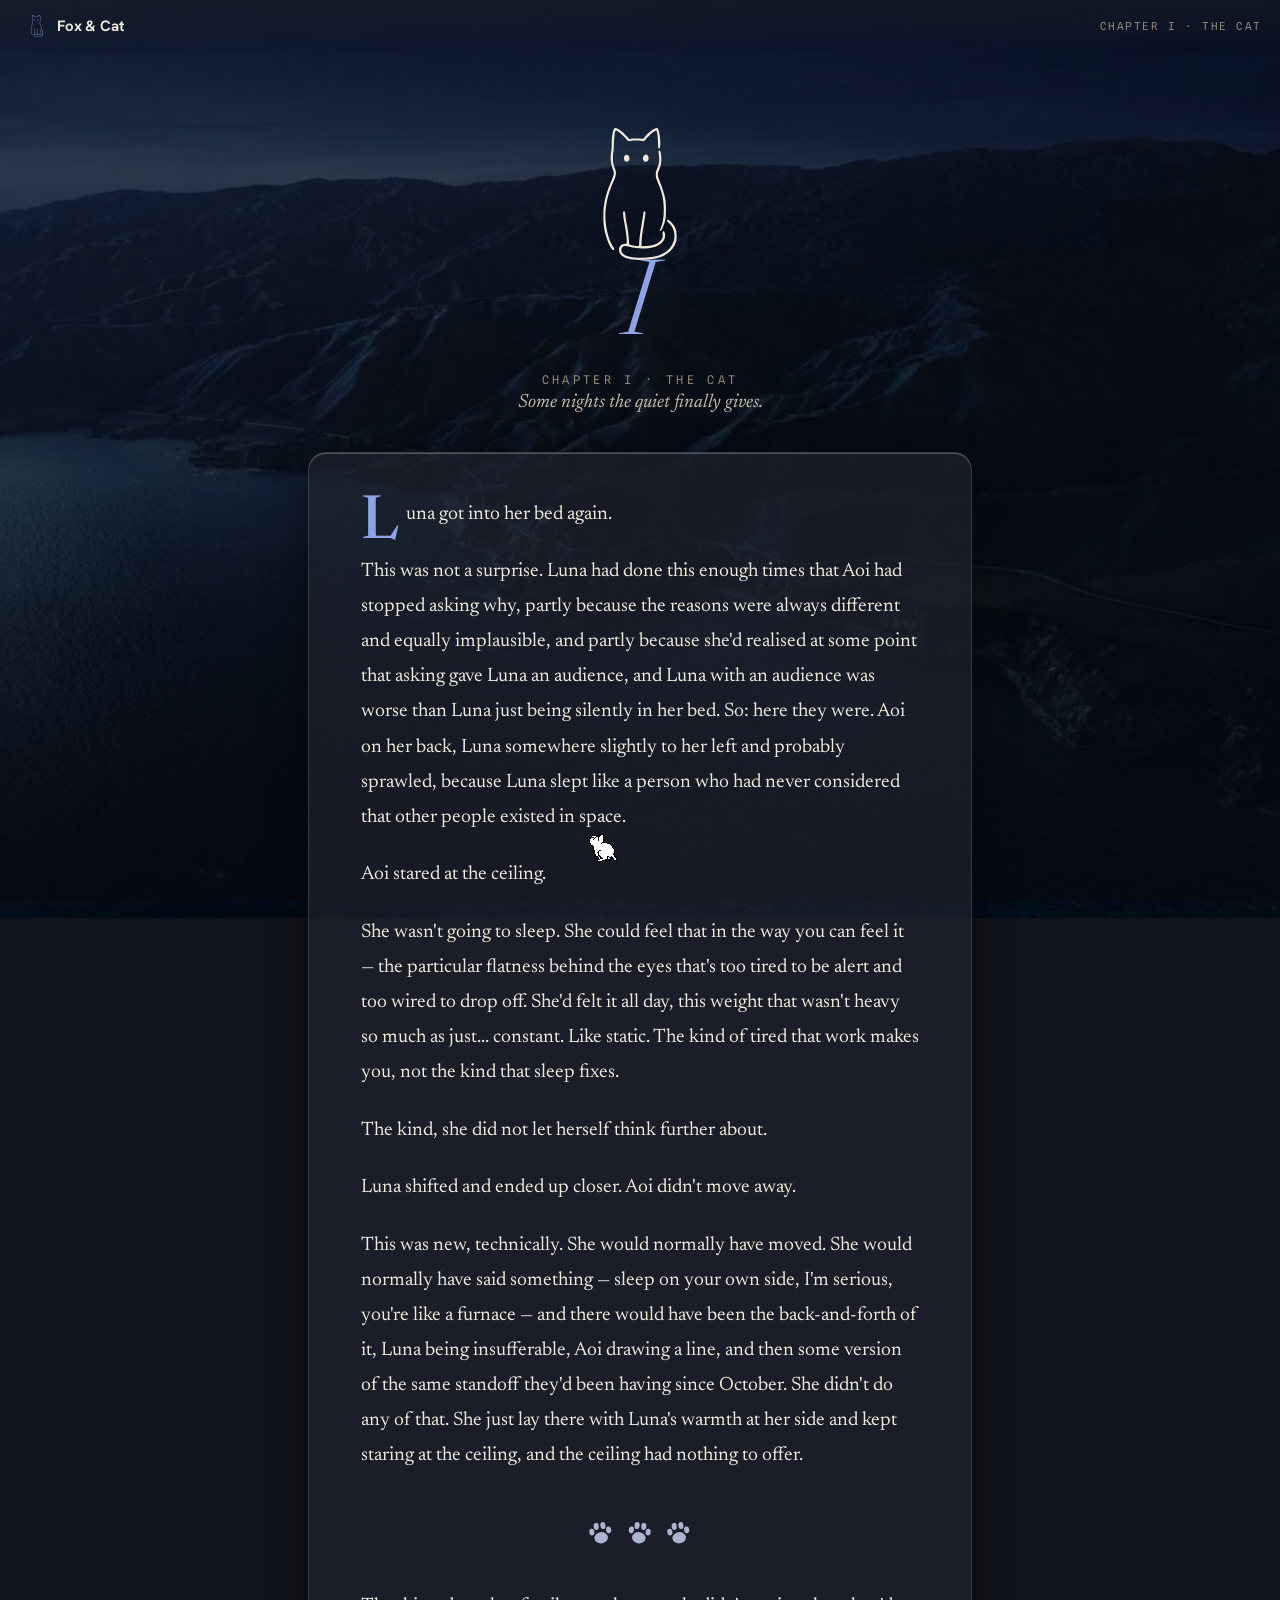
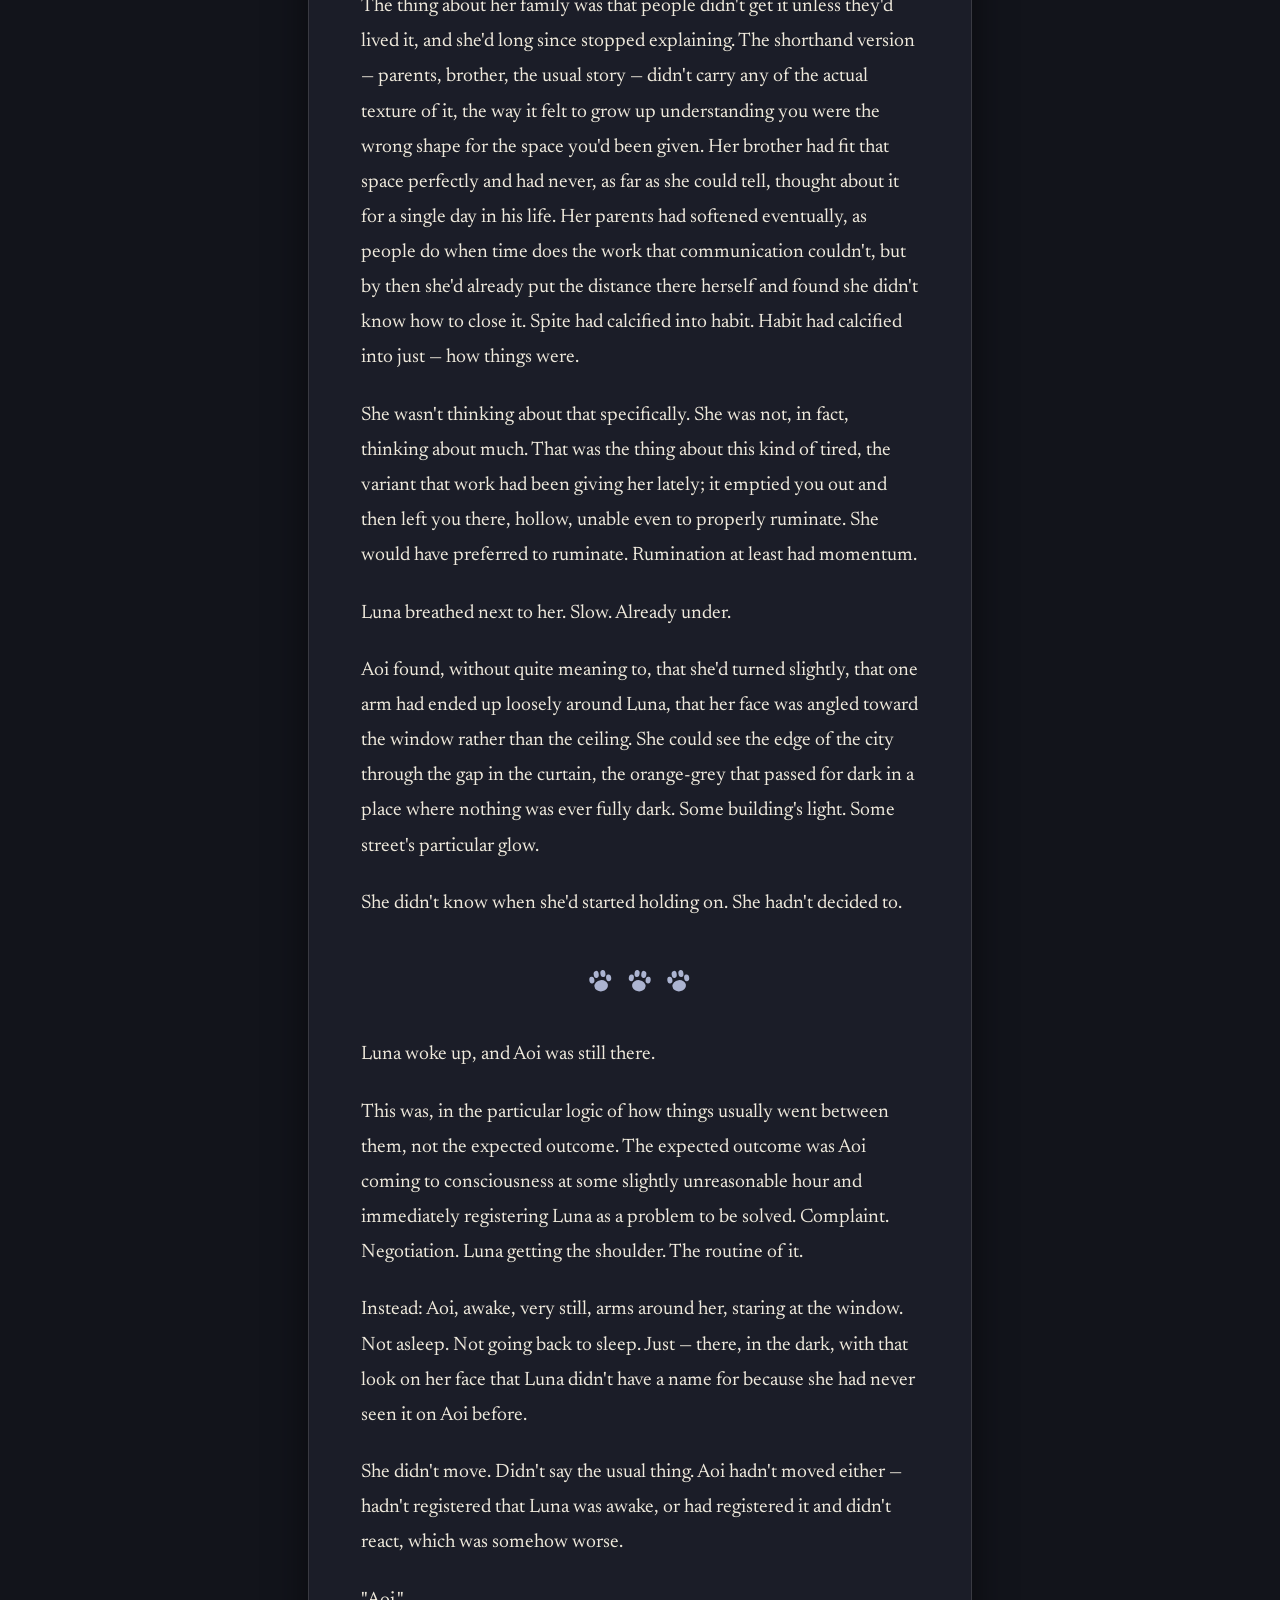
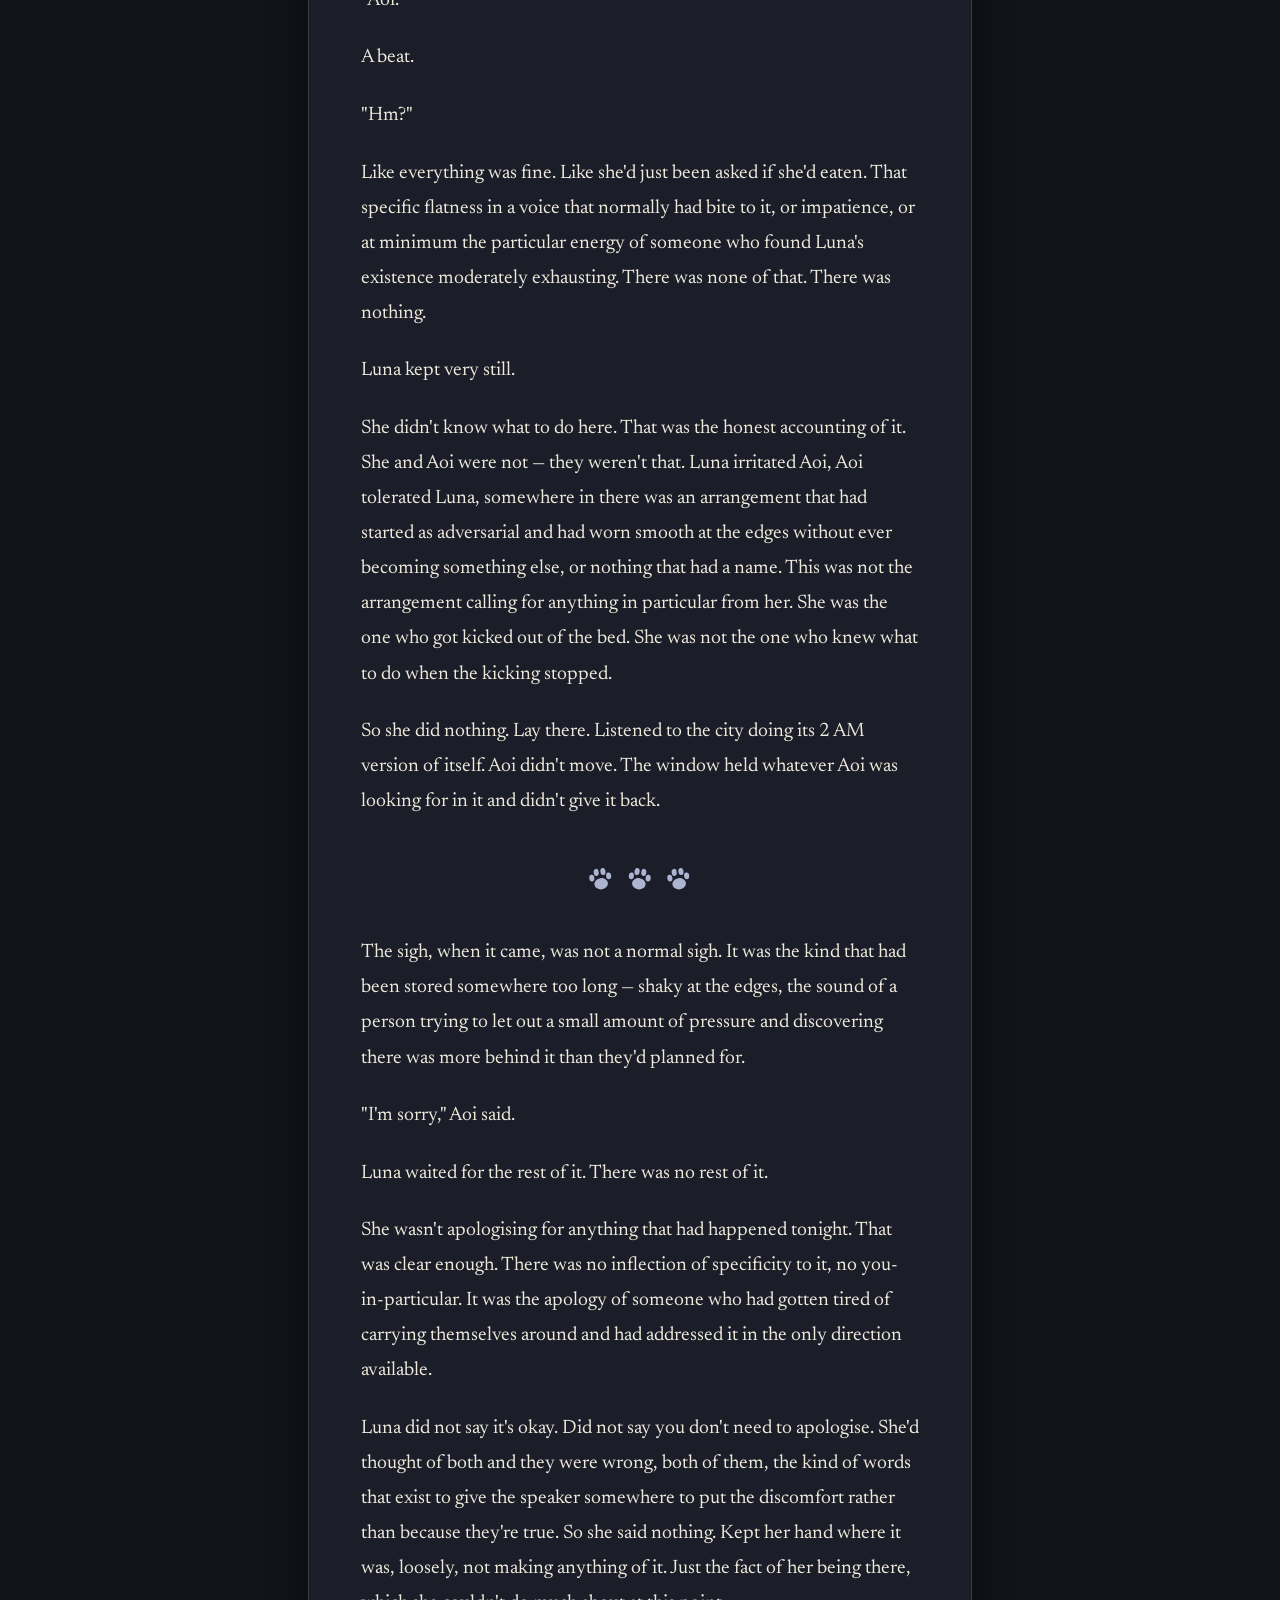
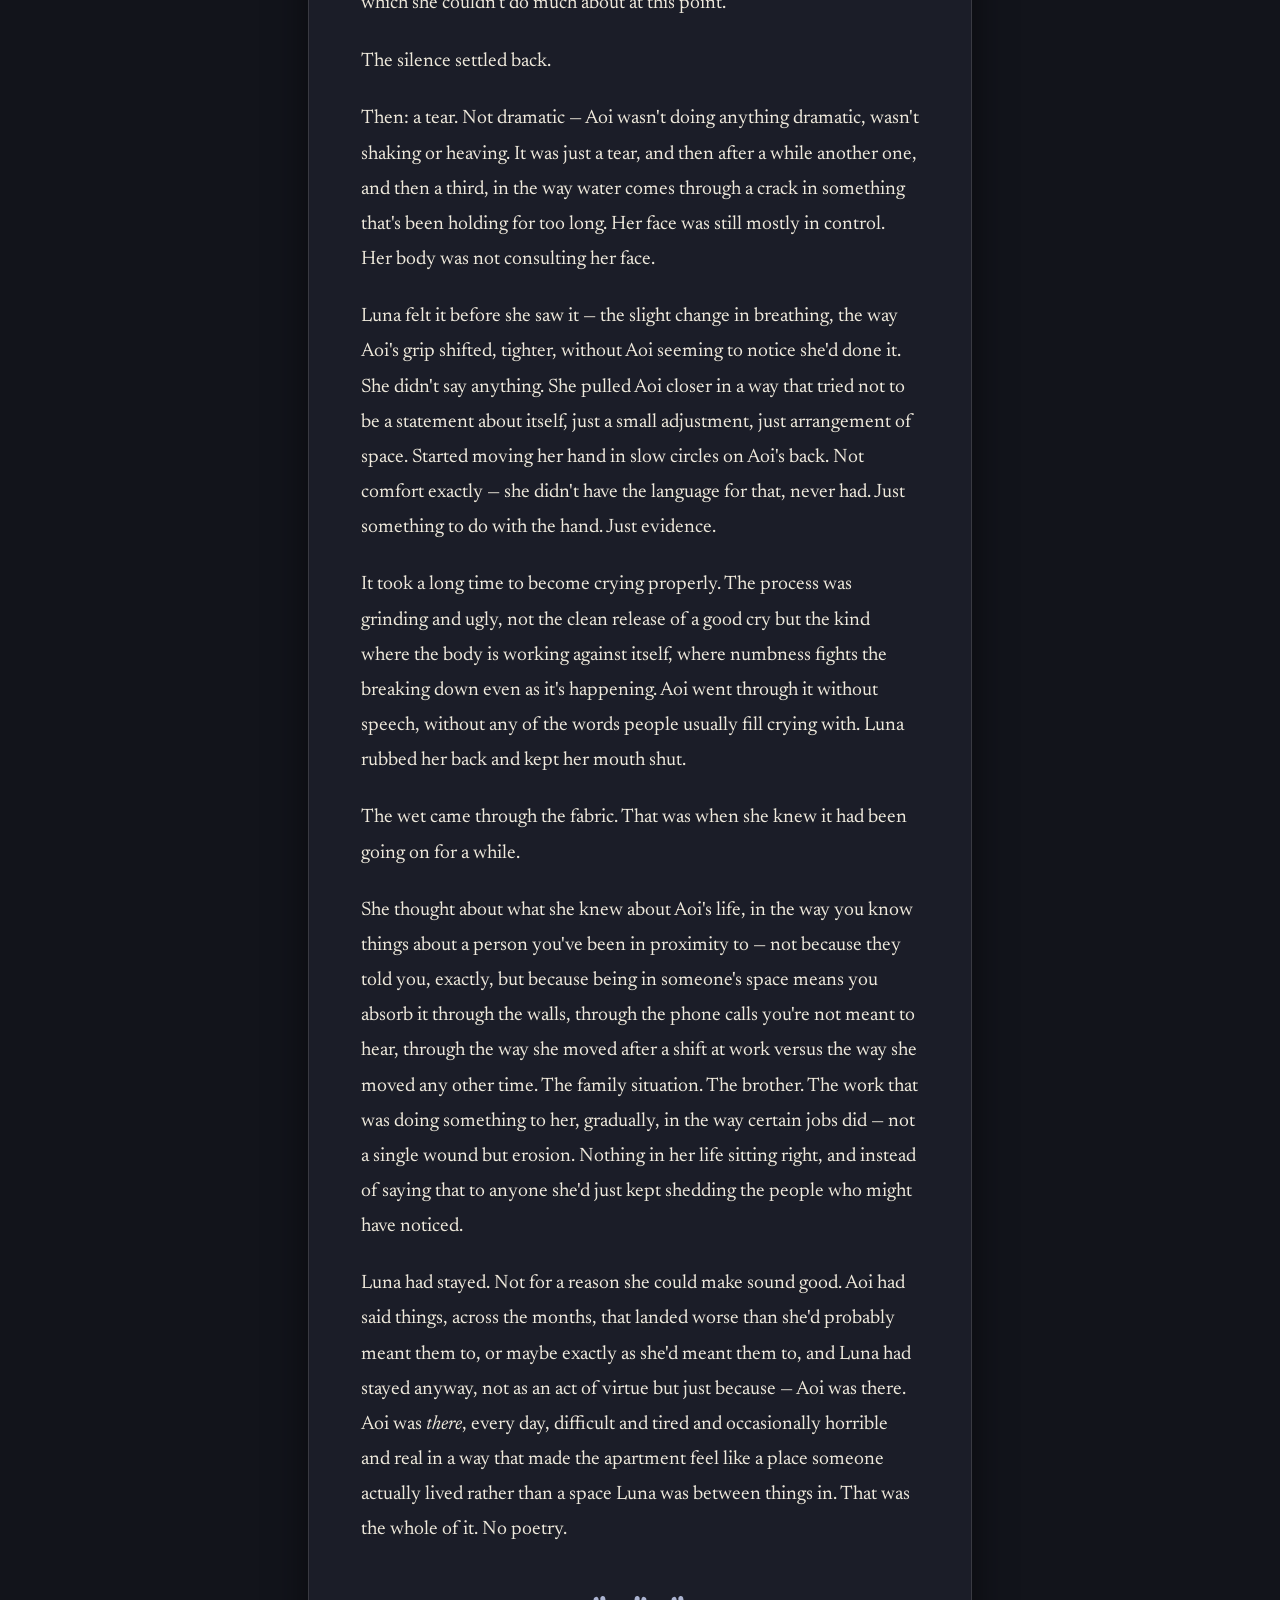
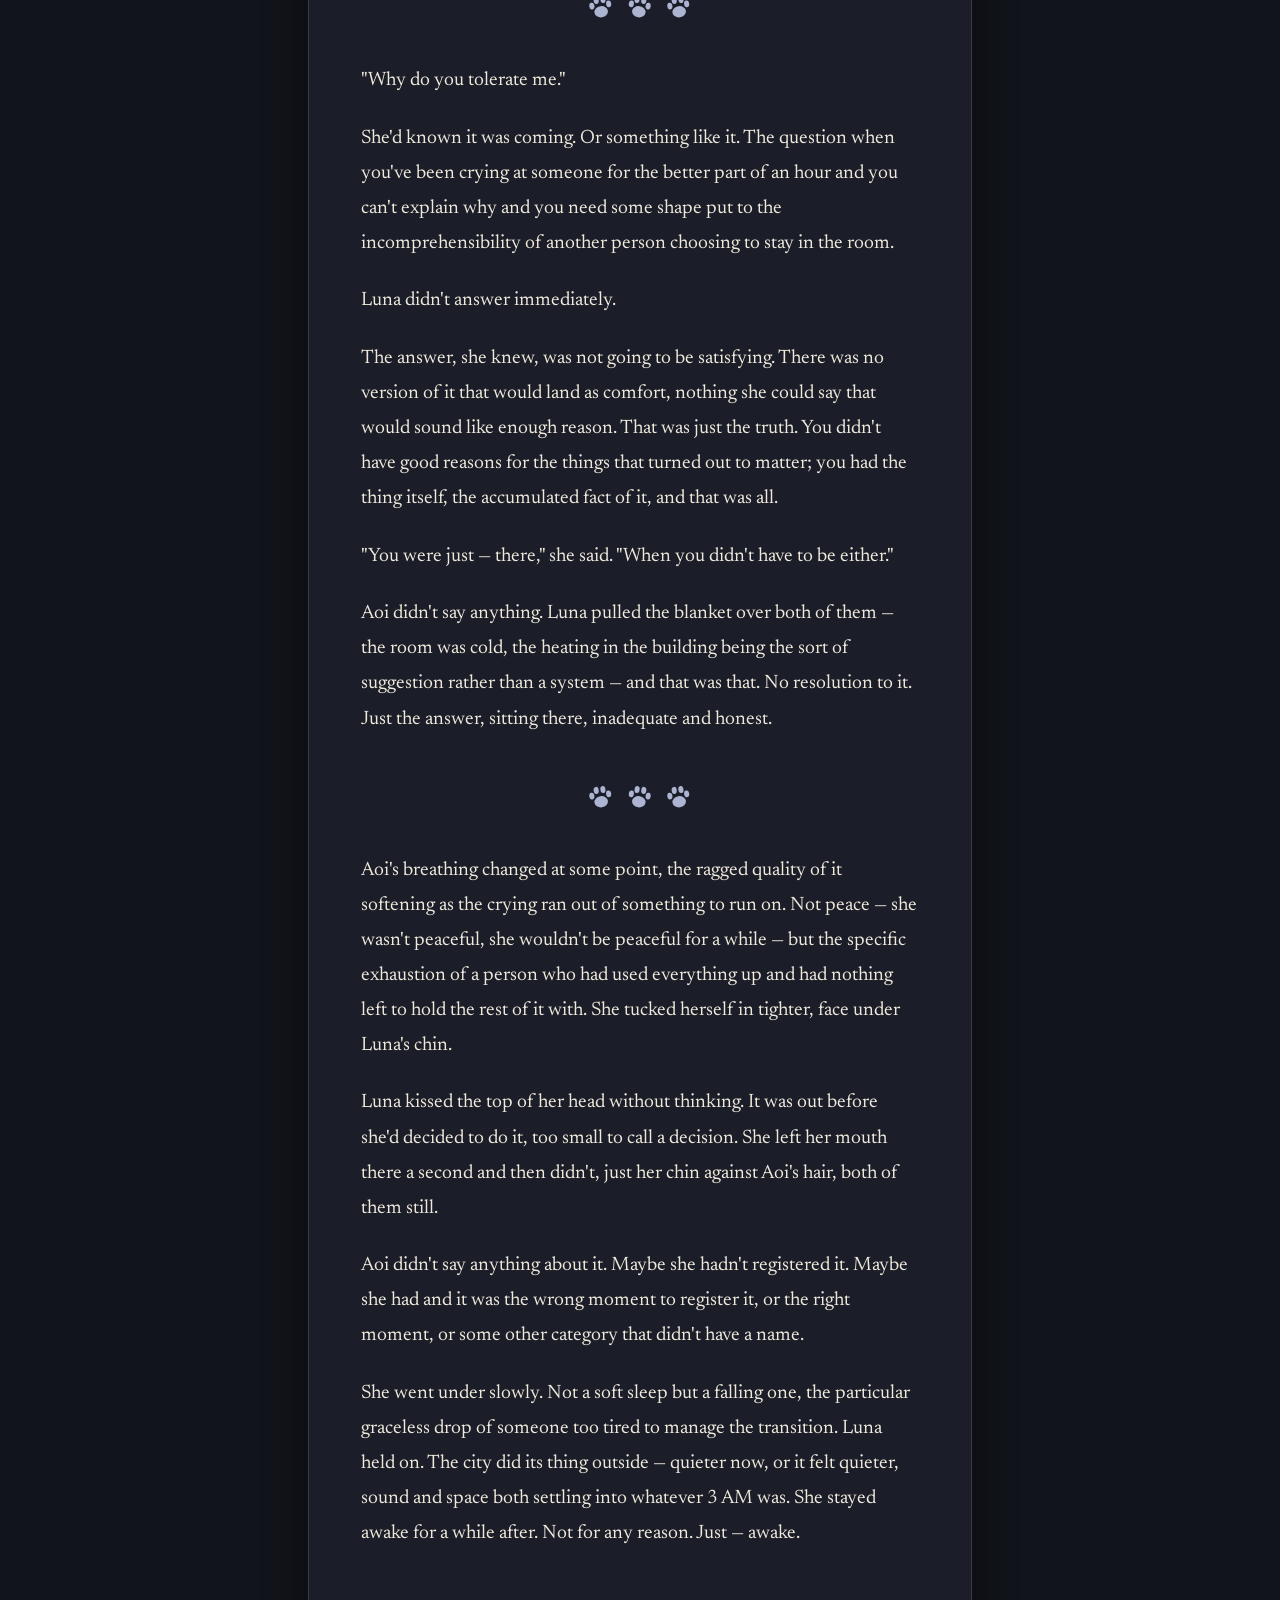
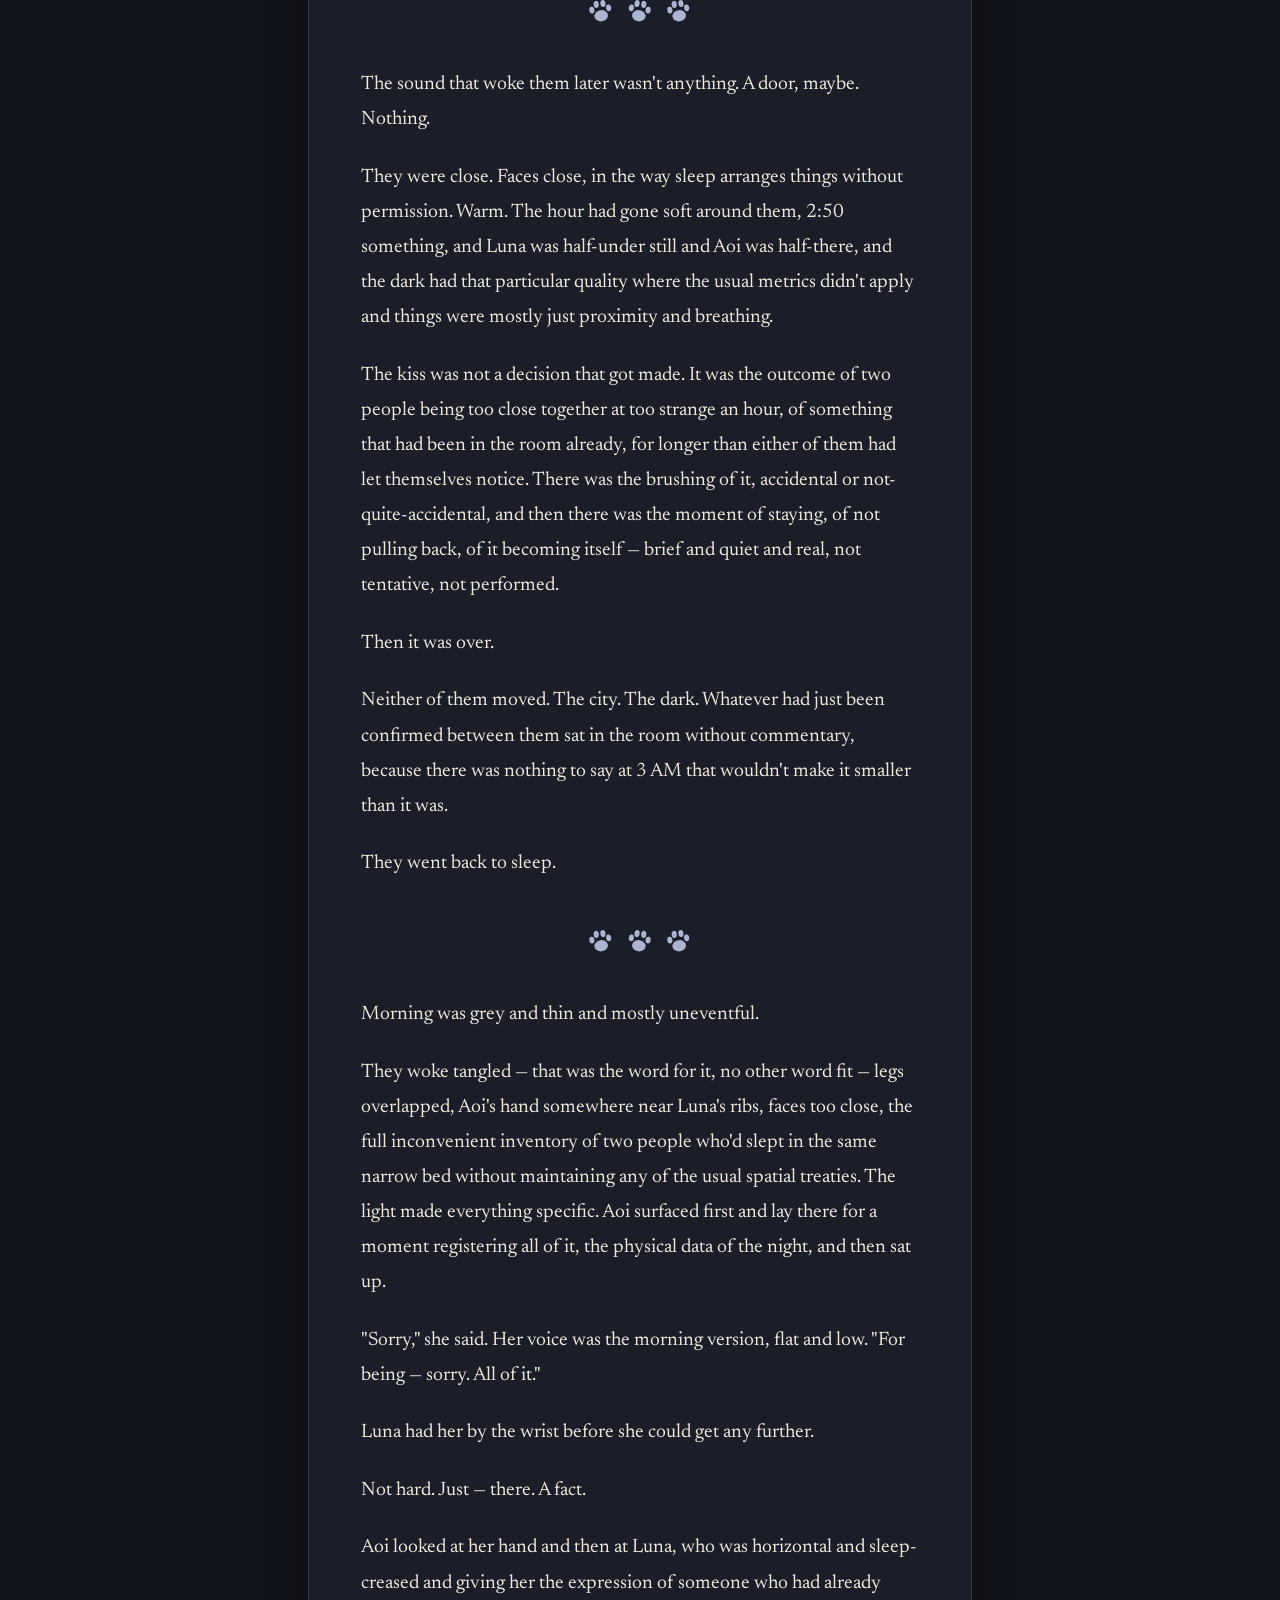
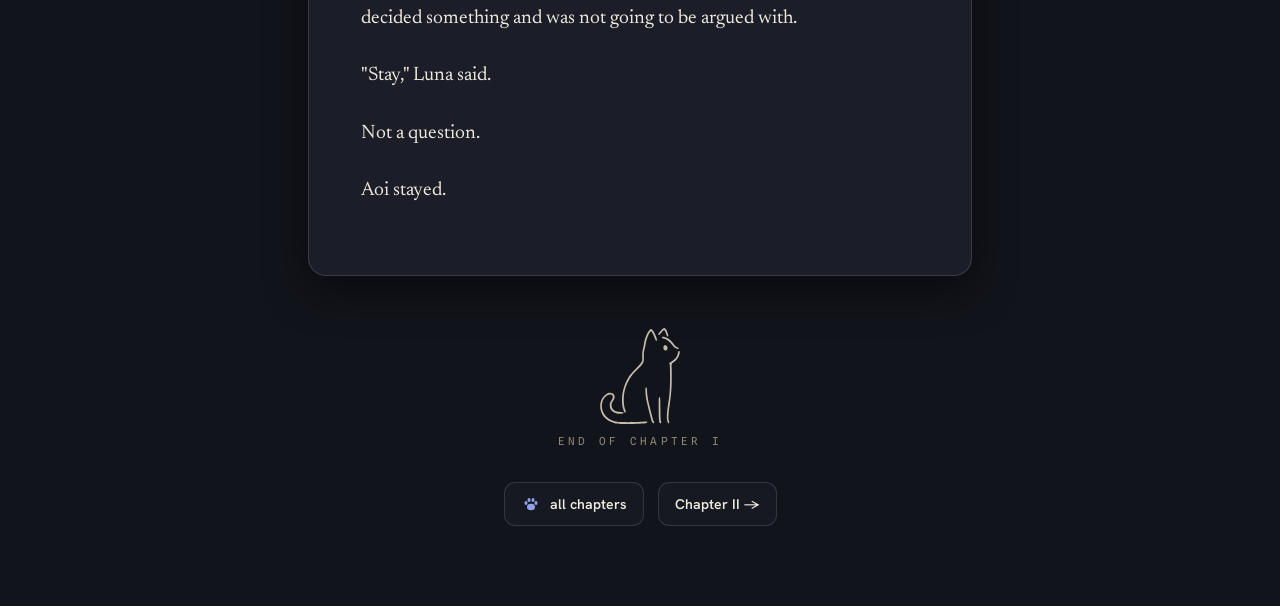
==== read.html @ b0383858 "Add files via upload" ====
<!DOCTYPE html>
<html lang="en">
<head>
<meta charset="utf-8">
<meta name="viewport" content="width=device-width, initial-scale=1">
<title>Fox &amp; Cat</title>
<link rel="preconnect" href="https://fonts.googleapis.com">
<link rel="preconnect" href="https://fonts.gstatic.com" crossorigin>
<link href="https://fonts.googleapis.com/css2?family=Hanken+Grotesk:wght@400;500;600;700;800&family=Newsreader:ital,opsz,wght@0,6..72,300..600;1,6..72,300..500&family=Spline+Sans+Mono:wght@400;500;600&display=swap" rel="stylesheet">
<link rel="stylesheet" href="css/theme.css">
</head>
<body>
  <script src="js/vendor/marked.min.js"></script>
  <script src="js/art.js"></script>
  <script src="js/fireflies.js"></script>
  <script src="js/neko.js"></script>
  <script src="stories/stories-data.js"></script>
  <script src="js/reader.js"></script>
</body>
</html>
---- css/theme.css ----
/* =====================================================================
   Fox & Cat — theme
   Glass + colour theming lifted from PaperNotes (paper theme removed),
   retuned for a cozy dark reading experience layered over live wallpapers.
   ===================================================================== */

*{ box-sizing:border-box; }
html,body{ margin:0; padding:0; }
html{ scroll-behavior:smooth; }

:root{
  --ui:'Hanken Grotesk',system-ui,-apple-system,sans-serif;
  --read:'Newsreader',Georgia,serif;
  --mono:'Spline Sans Mono',ui-monospace,monospace;

  /* cozy dark base — the wallpaper shows behind everything; these tint the glass */
  --canvas:#12141b;
  --ink:#efe9dc;
  --ink-soft:#c4bcab;
  --ink-faint:#8f8776;
  --edge:rgba(239,233,220,.14);
  --edge2:rgba(239,233,220,.08);
  --shadow:rgba(0,0,0,.5);

  /* accent — overwritten per chapter by the mood engine */
  --accent:#e0a15c;
  --accent-soft:rgba(224,161,92,.16);

  /* glass panels: translucent, blurred, with an inset highlight */
  --panelS:#1b1e27;
  --cardS:#20242f;
  --panel: color-mix(in oklab, var(--panelS) 62%, transparent);
  --card:  color-mix(in oklab, var(--cardS) 66%, transparent);
  --blur:26px; --sat:1.7;
  --glass-hi: inset 0 1px 0 color-mix(in oklab, #fff 26%, transparent), 0 14px 40px var(--shadow);

  --fs:1;
  -webkit-font-smoothing:antialiased;
  text-rendering:optimizeLegibility;
}

body{
  background:var(--canvas);
  color:var(--ink);
  font-family:var(--ui);
  min-height:100vh;
  overflow-x:hidden;
}

::selection{ background:var(--accent-soft); }
::-webkit-scrollbar{ width:10px; height:10px; }
::-webkit-scrollbar-thumb{ background:var(--edge); border-radius:8px; border:2px solid transparent; background-clip:padding-box; }
::-webkit-scrollbar-thumb:hover{ background:var(--ink-faint); background-clip:padding-box; }

/* ---- background layers driven by the mood engine ------------------- */
.wall{
  position:fixed; inset:0; z-index:0;
  background-size:cover; background-position:center;
  will-change:opacity; opacity:0;
  transition:opacity 1.25s ease;
  transform:scale(1.04); /* tiny overscan so edges never show during parallax */
}
#scrim{
  position:fixed; inset:0; z-index:1; pointer-events:none;
  transition:background 1.1s ease;
}
#firefly-canvas{
  position:fixed; inset:0; z-index:2; pointer-events:none;
}

/* the reading column & chrome sit above */
.stage{ position:relative; z-index:3; }

/* ---- thin reading-progress bar ------------------------------------- */
#progress{
  position:fixed; top:0; left:0; height:2px; width:0%;
  background:var(--accent); z-index:20;
  box-shadow:0 0 10px var(--accent);
  transition:width .12s linear, background 1s ease;
}

/* ---- top bar ------------------------------------------------------- */
.topbar{
  position:fixed; top:0; left:0; right:0; z-index:15;
  display:flex; align-items:center; gap:12px;
  height:52px; padding:0 18px;
  background:linear-gradient(180deg, color-mix(in oklab,var(--panelS) 55%,transparent), transparent);
  backdrop-filter:blur(8px);
}
.topbar .home{
  display:inline-flex; align-items:center; gap:9px;
  color:var(--ink); text-decoration:none;
  font-weight:700; font-size:15px; letter-spacing:-.01em;
  padding:6px 8px; border-radius:9px;
}
.topbar .home:hover{ color:var(--accent); }
.topbar .home .glyph{ width:22px; height:22px; color:var(--accent); display:flex; }
.topbar .spacer{ flex:1; }
.topbar .cc{
  font-family:var(--mono); font-size:11px; letter-spacing:.14em; text-transform:uppercase;
  color:var(--ink-faint);
}

/* =====================================================================
   READER
   ===================================================================== */
.reader{
  max-width:720px;
  margin:0 auto;
  padding:120px 28px 40px;
  animation:rise .5s ease both;
}

/* chapter hero */
.hero{ text-align:center; margin:8px 0 40px; }
.hero .numeral{
  font-family:var(--read); font-weight:300; font-style:italic;
  font-size:clamp(56px,12vw,104px); line-height:.9;
  color:var(--accent); letter-spacing:.02em;
  filter:drop-shadow(0 4px 24px var(--accent-soft));
}
.hero .kicker{
  font-family:var(--mono); font-size:12px; letter-spacing:.28em; text-transform:uppercase;
  color:var(--ink-faint); margin:14px 0 6px;
}
.hero .tagline{
  font-family:var(--read); font-style:italic; font-size:19px;
  color:var(--ink-soft); max-width:38ch; margin:0 auto;
}
.hero .art{ width:132px; height:132px; margin:6px auto 4px; color:var(--ink); }
.hero .art svg{ width:100%; height:100%; overflow:visible; }
.float{ animation:float 7s ease-in-out infinite; }
.float.slow{ animation-duration:9s; }

/* the glass reading page */
.page{
  background:var(--card);
  border:1px solid var(--edge);
  border-radius:18px;
  box-shadow:var(--glass-hi);
  backdrop-filter:blur(var(--blur)) saturate(var(--sat));
  -webkit-backdrop-filter:blur(var(--blur)) saturate(var(--sat));
  padding:44px clamp(22px,5vw,52px);
}

/* ---- markdown reading typography (from PaperNotes .md) -------------- */
.md{ font-family:var(--read); color:var(--ink); font-size:calc(19.5px*var(--fs)); line-height:1.8; }
.md > *:first-child{ margin-top:0; }
.md p{ margin:0 0 1.15em; }
.md strong{ font-weight:600; color:var(--ink); }
.md em{ font-style:italic; }
.md del{ color:var(--ink-faint); }
.md h1,.md h2,.md h3{ font-family:var(--read); font-weight:560; line-height:1.25; letter-spacing:-.01em; text-wrap:balance; }
.md h2{ font-size:1.4em; margin:1.7em 0 .5em; }
.md a{ color:var(--accent); text-decoration-color:var(--accent-soft); text-underline-offset:3px; }
.md a:hover{ text-decoration-color:var(--accent); }
.md blockquote{
  margin:1.4em 0; padding:.2em 0 .2em 1.3em;
  border-left:2px solid var(--accent); color:var(--ink-soft); font-style:italic;
}

/* section breaks (--- in the md) become a cozy motif, per chapter */
.md hr{
  border:none; height:34px; margin:2.1em auto;
  background-repeat:no-repeat; background-position:center; background-size:auto 100%;
  opacity:.85;
}
/* the motif svg is injected per-chapter as a CSS var --divider (data-uri) */
.md hr{ background-image:var(--divider); }

/* first-letter warmth on the opening paragraph */
.md .lede::first-letter{
  font-size:3.1em; line-height:.8; float:left;
  padding:.06em .12em 0 0; color:var(--accent); font-weight:500;
}

/* end-of-chapter block */
.chapter-end{ margin:52px auto 8px; text-align:center; }
.chapter-end .curl{ width:120px; height:96px; margin:0 auto 10px; color:var(--ink-soft); }
.chapter-end .curl svg{ width:100%; height:100%; }
.chapter-end .fin{
  font-family:var(--mono); font-size:11px; letter-spacing:.3em; text-transform:uppercase;
  color:var(--ink-faint);
}

/* chapter navigation */
.chapnav{ display:flex; gap:14px; justify-content:center; flex-wrap:wrap; margin:34px 0 40px; }
.chapnav a{
  display:inline-flex; align-items:center; gap:9px;
  font-family:var(--ui); font-size:14px; font-weight:600;
  color:var(--ink); text-decoration:none;
  background:var(--panel); border:1px solid var(--edge); border-radius:11px;
  padding:11px 16px; backdrop-filter:blur(var(--blur));
  transition:border-color .18s, transform .18s;
}
.chapnav a:hover{ border-color:var(--accent); transform:translateY(-2px); }
.chapnav a .mini{ width:20px; height:20px; color:var(--accent); }
.chapnav a.ghost{ color:var(--ink-soft); }

/* =====================================================================
   LANDING
   ===================================================================== */
.cover{
  position:relative; z-index:3;
  min-height:100vh;
  display:flex; flex-direction:column; align-items:center; justify-content:center;
  padding:80px 24px 40px; text-align:center;
}
.cover .crest{ width:180px; height:150px; margin:0 auto 6px; color:var(--ink); }
.cover .crest svg{ width:100%; height:100%; overflow:visible; }
.cover h1{
  font-family:var(--read); font-weight:400;
  font-size:clamp(44px,9vw,84px); line-height:1;
  margin:8px 0 6px; letter-spacing:-.015em;
}
.cover h1 .amp{ color:var(--accent); font-style:italic; font-weight:300; }
.cover .sub{
  font-family:var(--read); font-style:italic; font-size:clamp(16px,2.6vw,21px);
  color:var(--ink-soft); max-width:34ch; margin:2px auto 4px;
}
.cover .byline{
  font-family:var(--mono); font-size:11px; letter-spacing:.26em; text-transform:uppercase;
  color:var(--ink-faint); margin-top:10px;
}

.chapters{
  position:relative; z-index:3;
  max-width:940px; margin:0 auto; padding:10px 22px 110px;
  display:grid; gap:18px;
  grid-template-columns:repeat(3,1fr);
}
@media (max-width:820px){ .chapters{ grid-template-columns:1fr; max-width:460px; } }

.ch-card{
  display:flex; flex-direction:column; gap:12px;
  text-decoration:none; color:var(--ink);
  background:var(--card); border:1px solid var(--edge); border-radius:18px;
  box-shadow:var(--glass-hi);
  backdrop-filter:blur(var(--blur)) saturate(var(--sat));
  -webkit-backdrop-filter:blur(var(--blur)) saturate(var(--sat));
  padding:24px 22px 22px;
  transition:transform .22s ease, border-color .22s ease;
}
.ch-card:hover{ transform:translateY(-5px); border-color:var(--c,var(--accent)); }
.ch-card .art{ width:80px; height:80px; color:var(--c,var(--ink)); }
.ch-card .art svg{ width:100%; height:100%; overflow:visible; }
.ch-card .num{
  font-family:var(--read); font-style:italic; font-weight:300; font-size:34px;
  color:var(--c,var(--accent)); line-height:1;
}
.ch-card .who{
  font-family:var(--mono); font-size:10.5px; letter-spacing:.2em; text-transform:uppercase;
  color:var(--ink-faint);
}
.ch-card .teaser{
  font-family:var(--read); font-style:italic; font-size:16px; line-height:1.6; color:var(--ink-soft);
  margin:0;
}
.ch-card .go{
  margin-top:auto; font-family:var(--ui); font-size:12.5px; font-weight:700; letter-spacing:.02em;
  color:var(--c,var(--accent)); display:inline-flex; align-items:center; gap:7px;
}

.cover-foot{
  position:relative; z-index:3; text-align:center; padding:0 20px 46px;
  font-family:var(--mono); font-size:11px; color:var(--ink-faint); letter-spacing:.04em;
}
.cover-foot .km{ opacity:.7; }

/* =====================================================================
   motion
   ===================================================================== */
@keyframes rise{ from{opacity:0; transform:translateY(10px)} to{opacity:1; transform:none} }
@keyframes float{ 0%,100%{transform:translateY(0)} 50%{transform:translateY(-9px)} }
@keyframes drift{ 0%,100%{transform:translateY(0) rotate(-1deg)} 50%{transform:translateY(-6px) rotate(1deg)} }
@keyframes blink{ 0%,92%,100%{transform:scaleY(1)} 96%{transform:scaleY(.1)} }
.tail{ transform-origin:left center; animation:drift 6s ease-in-out infinite; }

/* the sleepy neko element */
.oneko{
  position:fixed; width:32px; height:32px; z-index:5;
  image-rendering:pixelated; pointer-events:none;
  background-repeat:no-repeat;
}

@media (prefers-reduced-motion:reduce){
  *{ animation-duration:.001ms !important; transition-duration:.001ms !important; }
  .wall{ transition:opacity .2s ease; }
}

@media (max-width:640px){
  .reader{ padding:100px 16px 30px; }
  .page{ padding:30px 20px; border-radius:14px; }
  .md{ font-size:calc(18px*var(--fs)); }
}

/* inline-svg sizing for injected motifs */
.topbar .home .glyph svg,
.hero .art svg,
.chapter-end .curl svg,
.chapnav a .mini svg,
.ch-card .art svg,
.cover .crest svg{ width:100%; height:100%; display:block; }
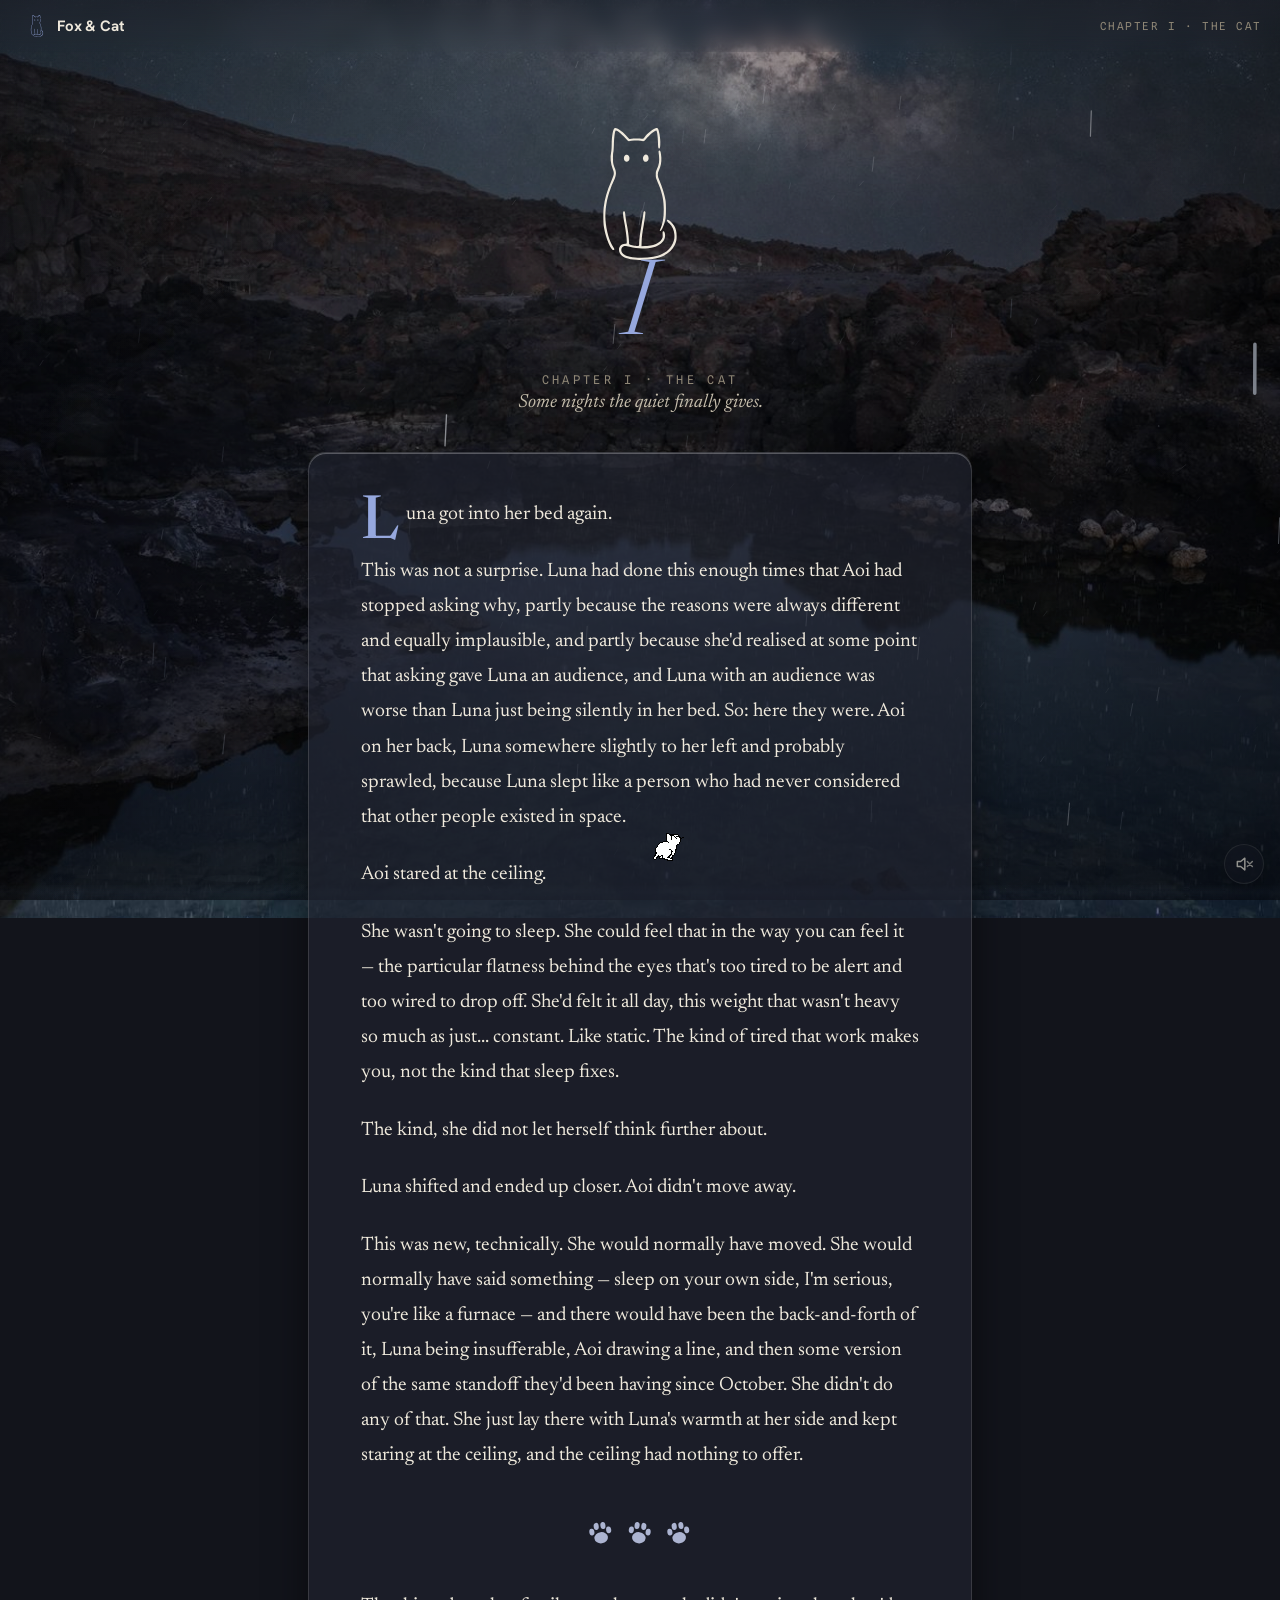
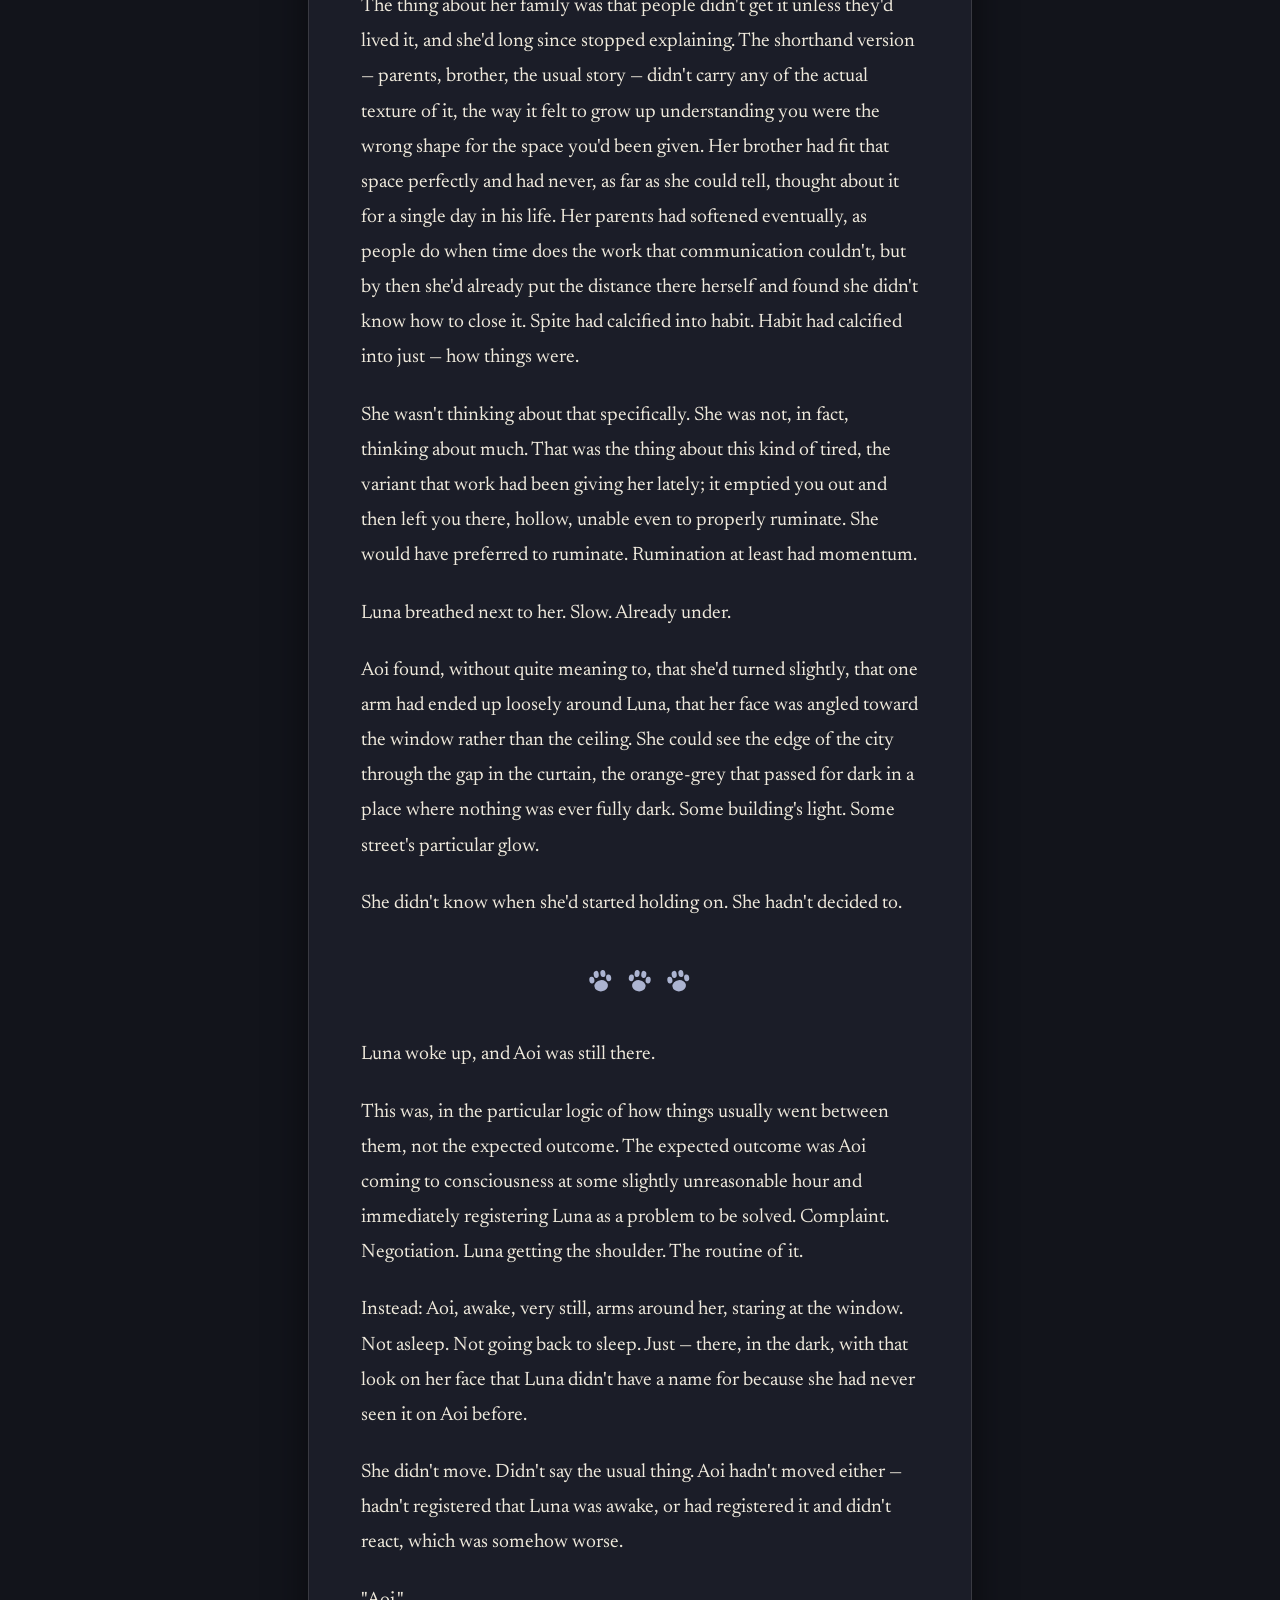
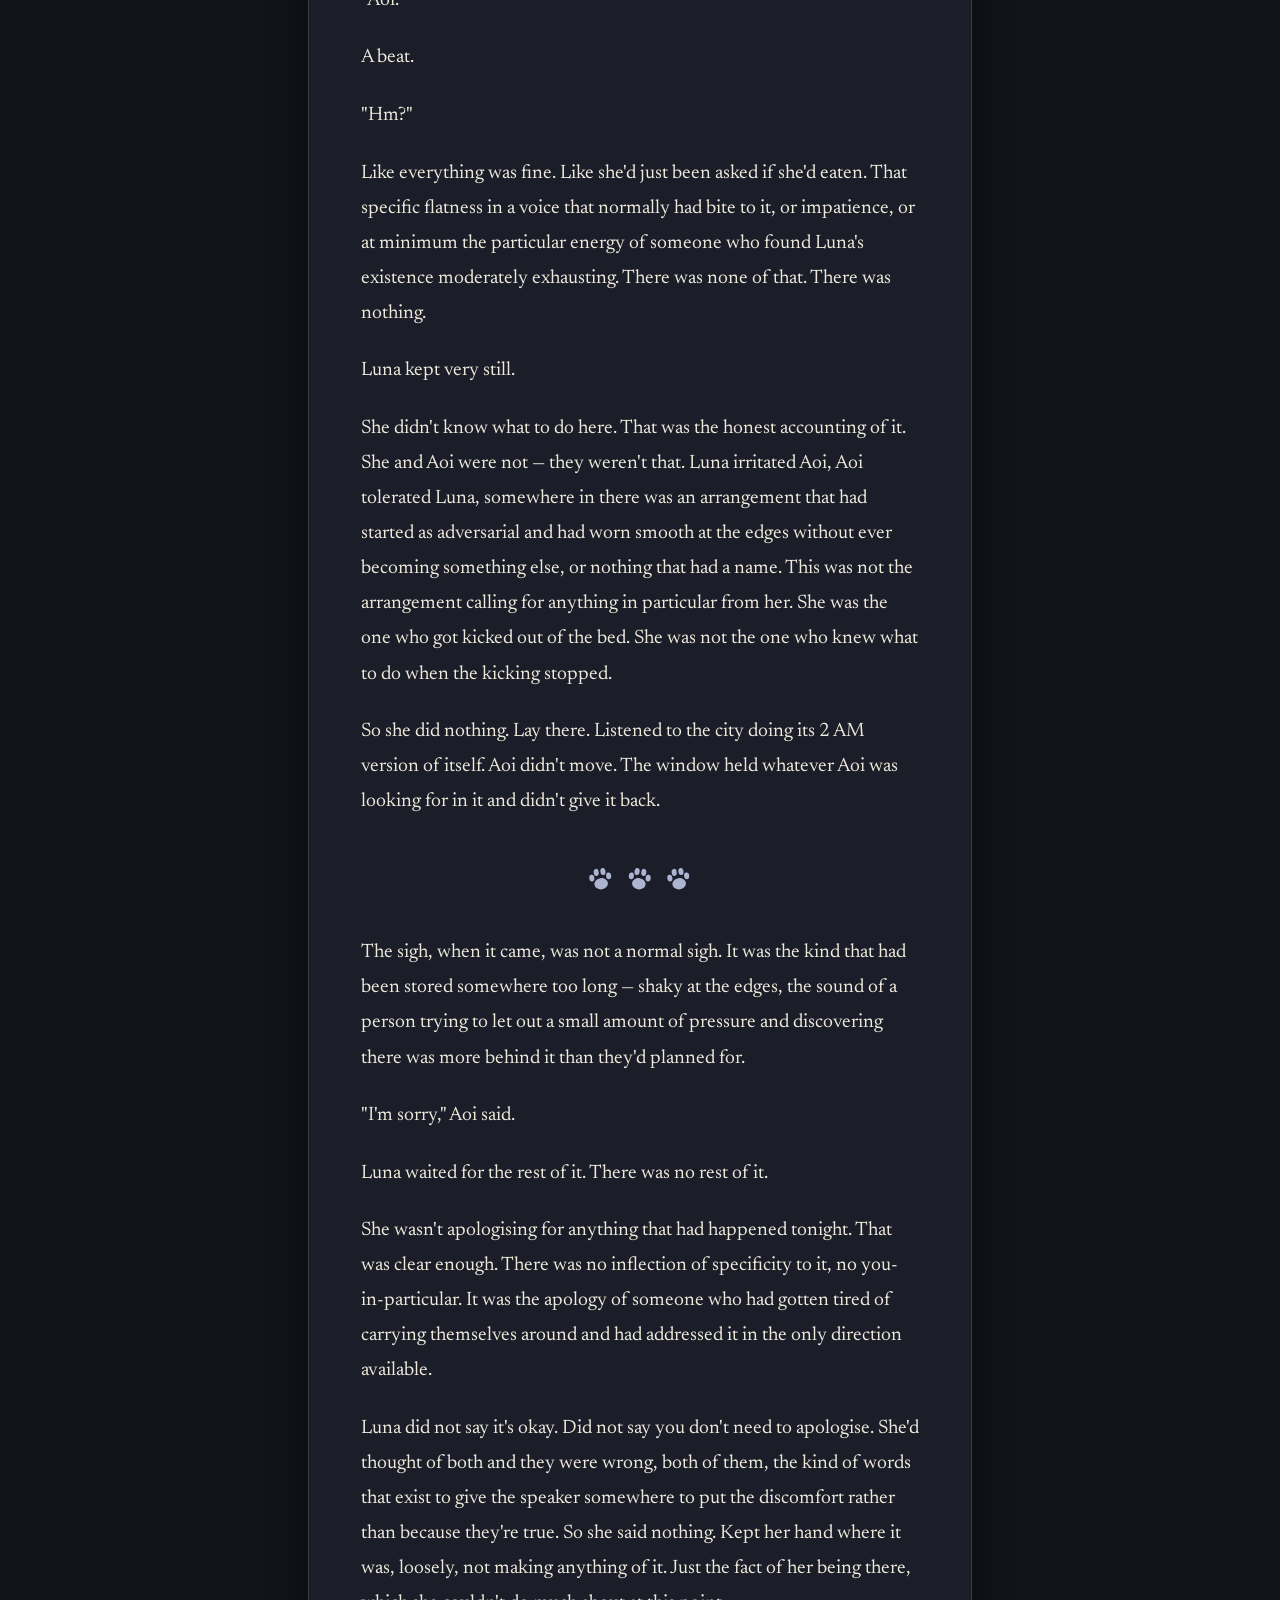
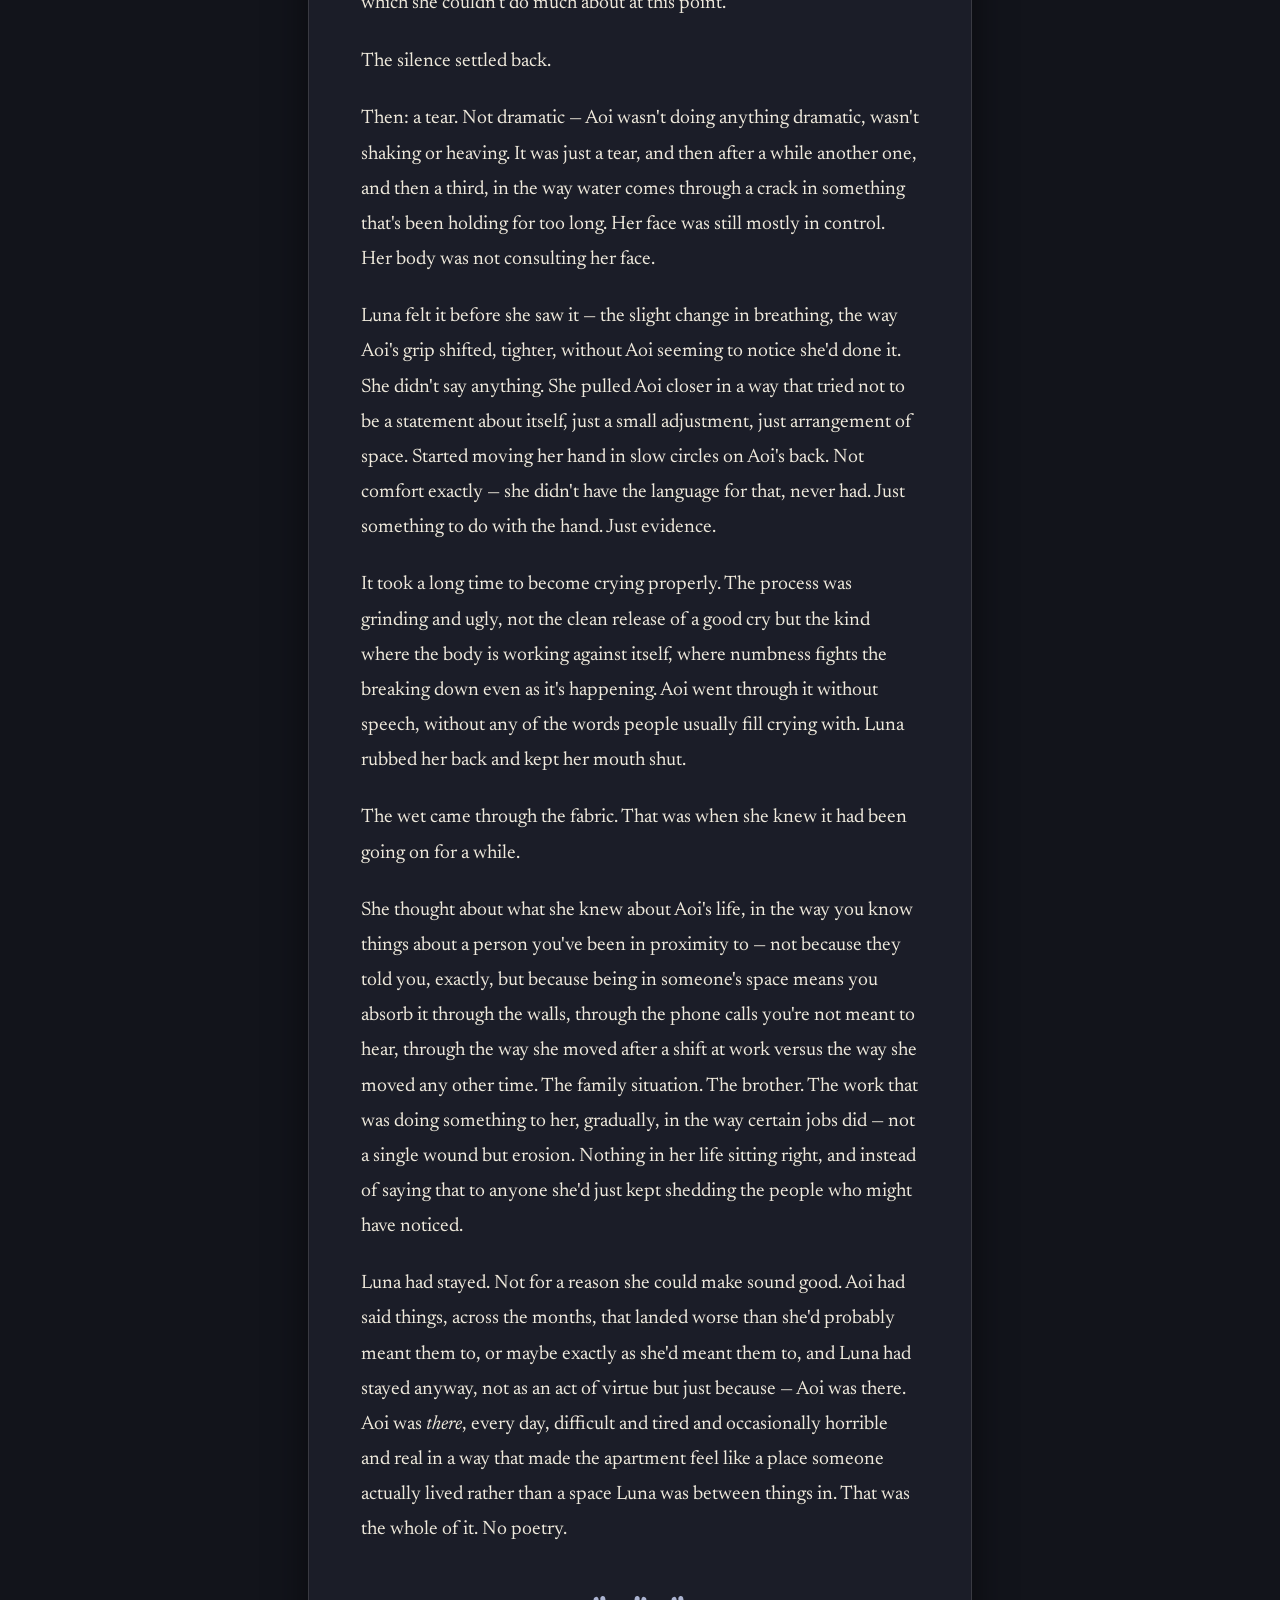
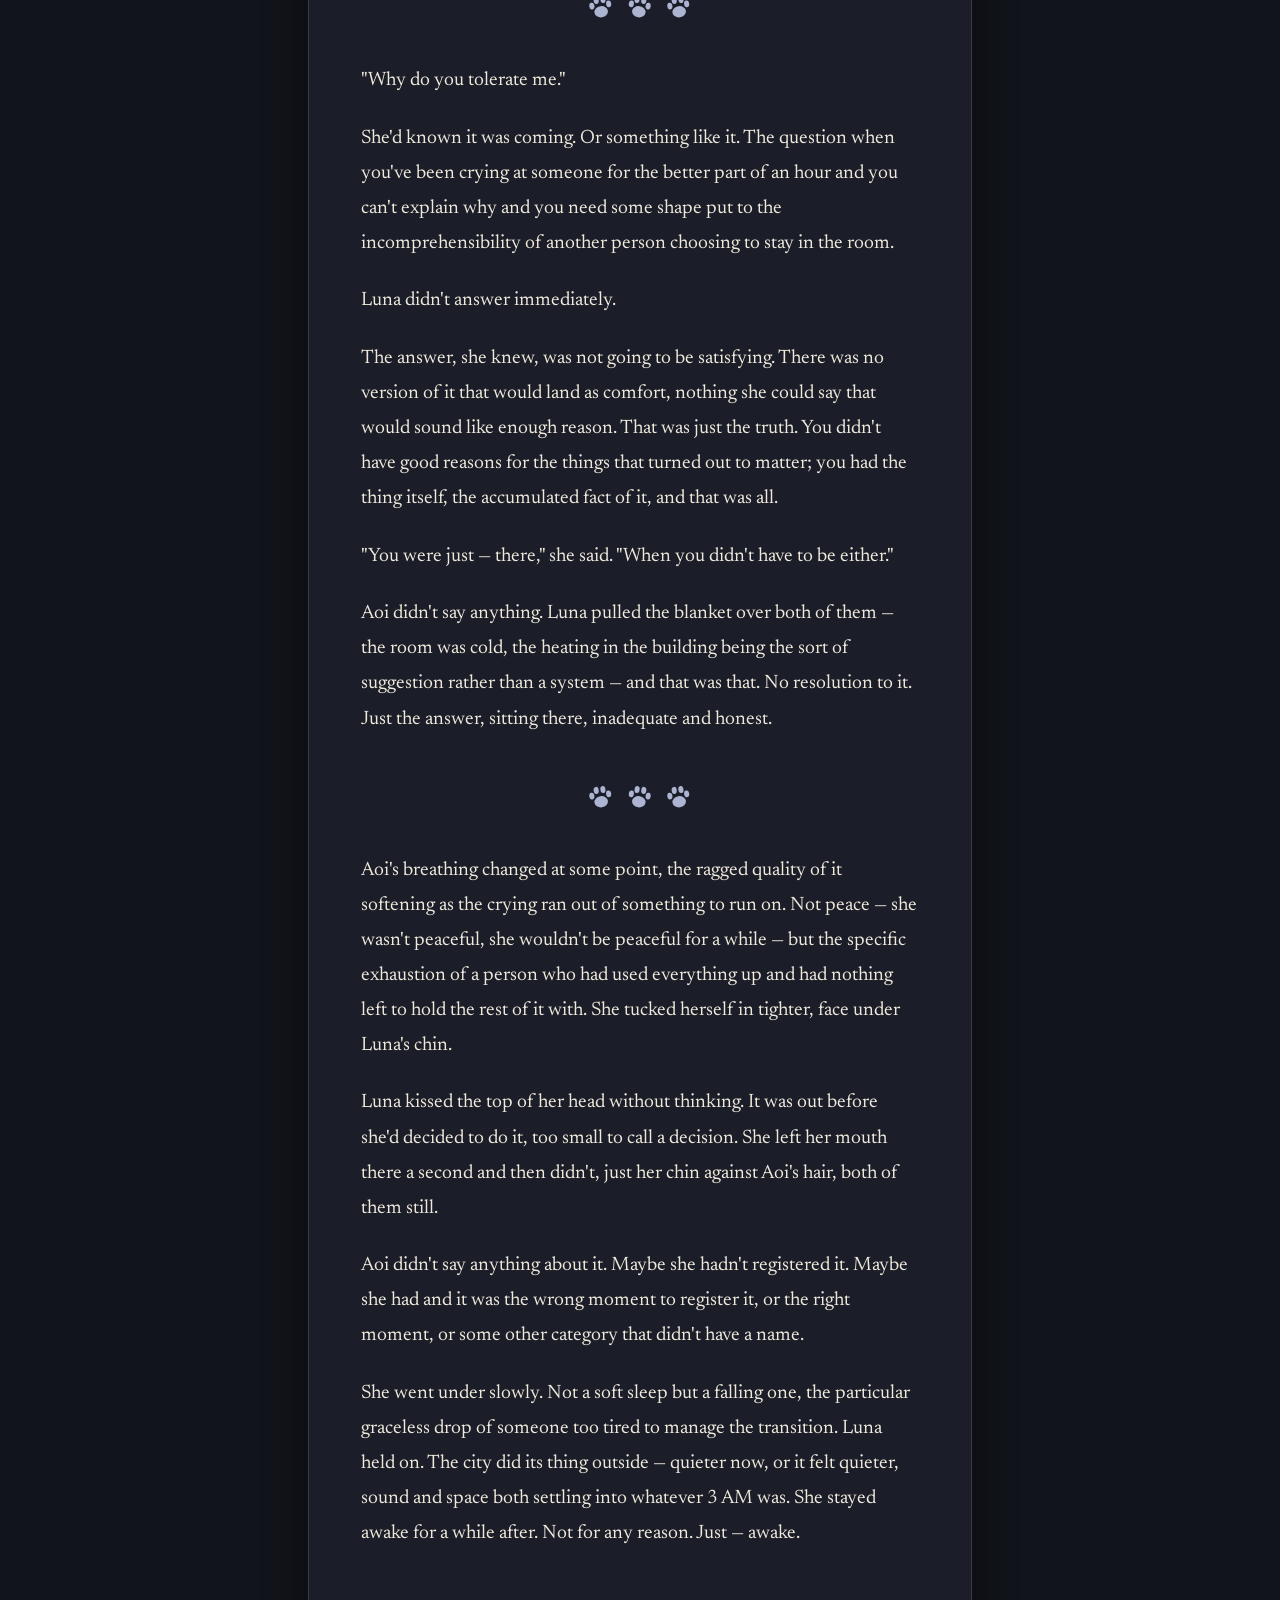
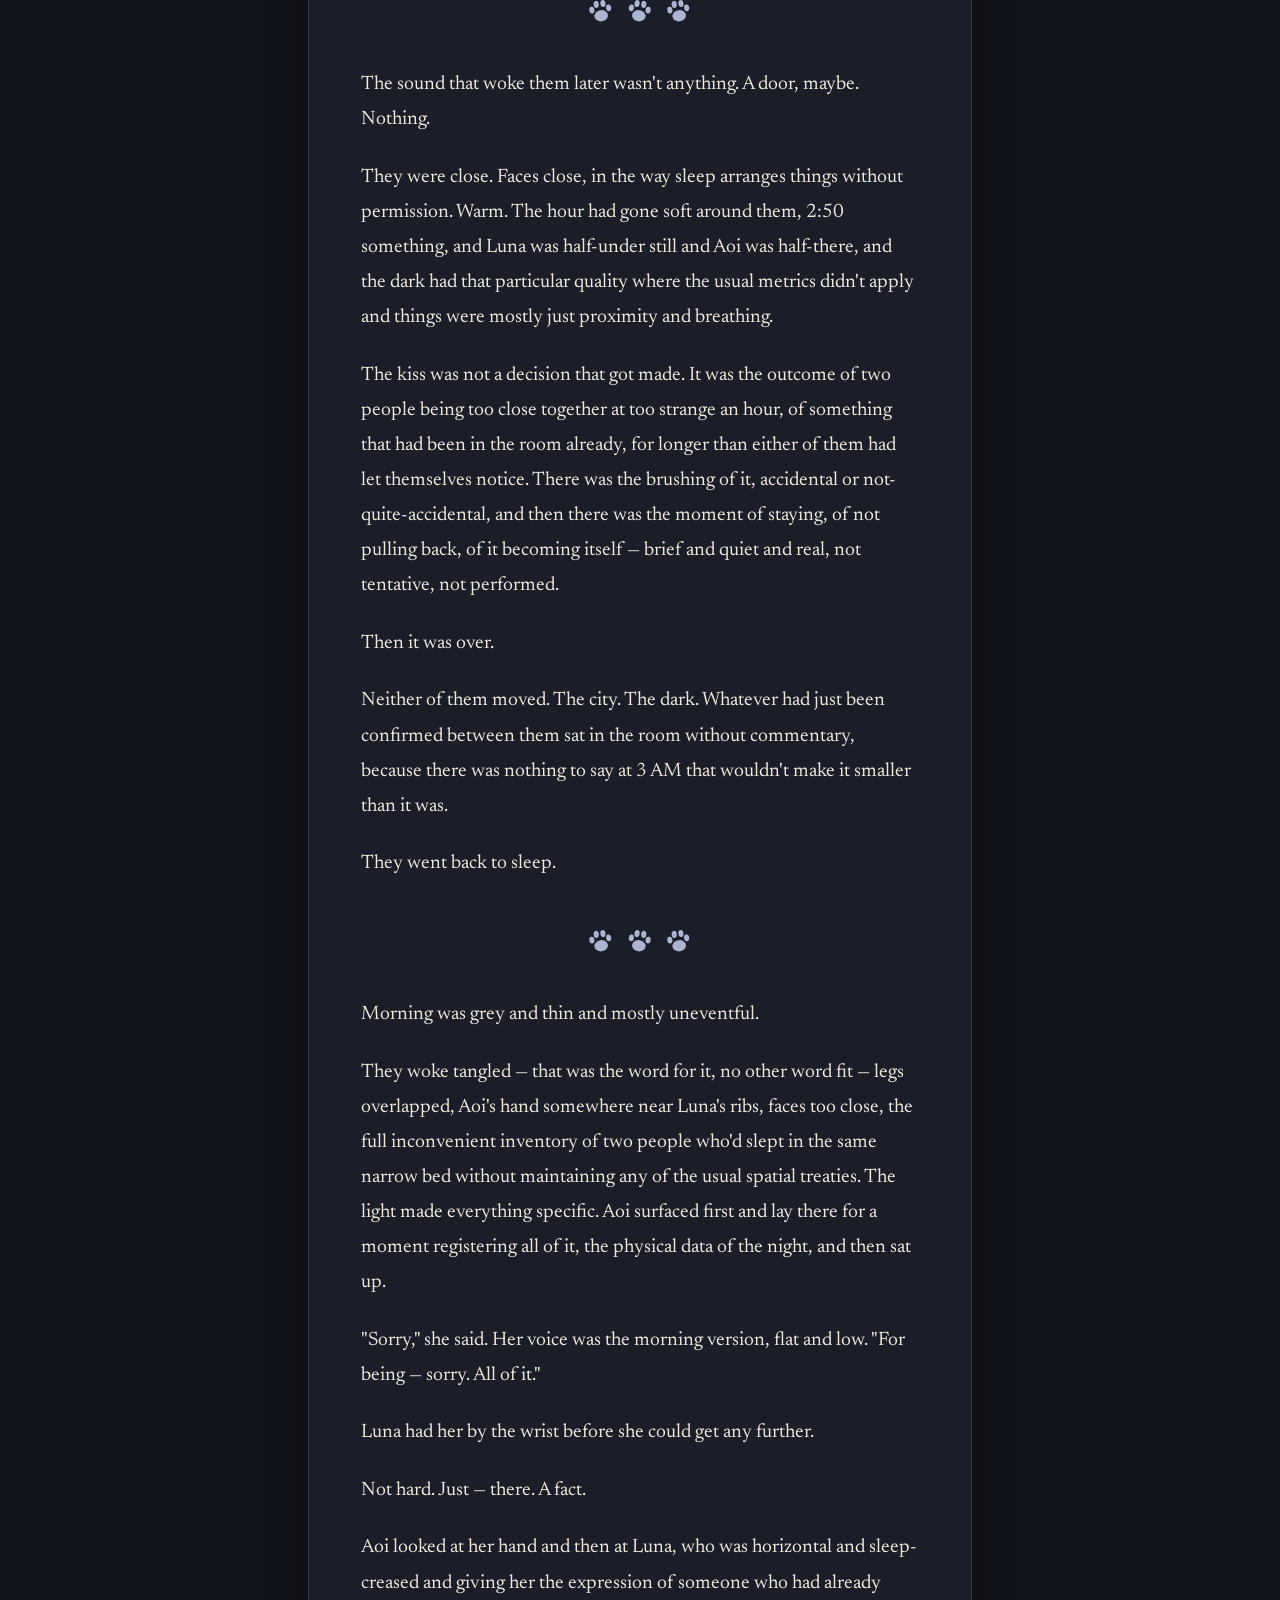
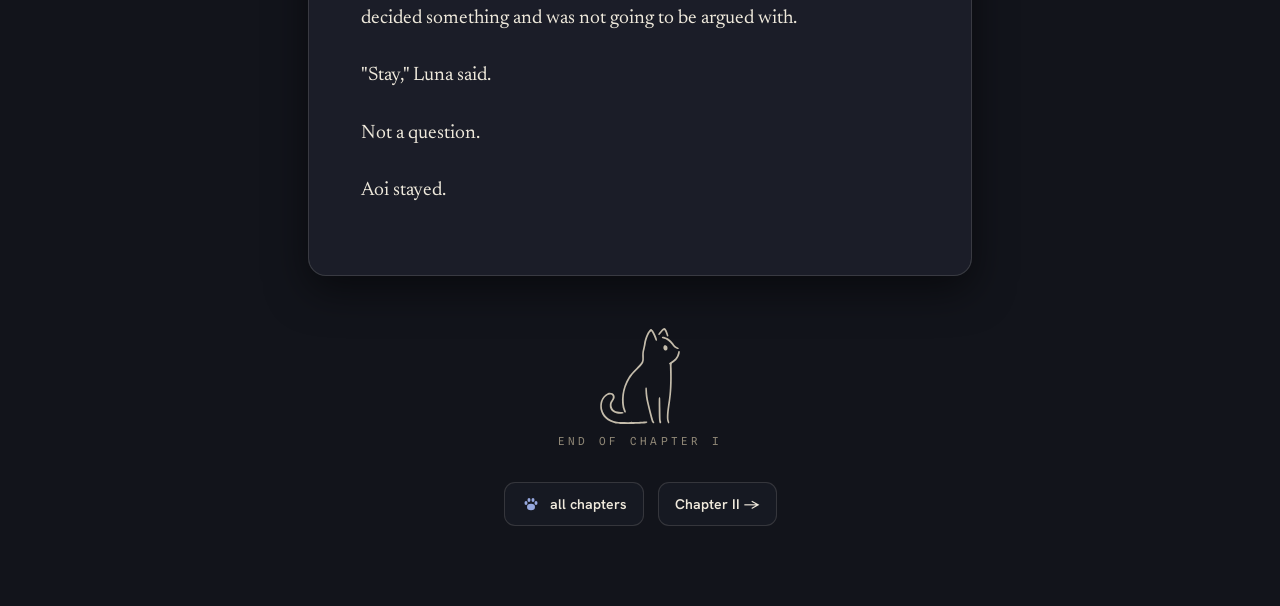
==== commit a686c64e: "Add files via upload" ====
--- a/read.html
+++ b/read.html
@@ -13,6 +13,8 @@
   <script src="js/vendor/marked.min.js"></script>
   <script src="js/art.js"></script>
   <script src="js/fireflies.js"></script>
+  <script src="js/weather.js"></script>
+  <script src="js/ambient.js"></script>
   <script src="js/neko.js"></script>
   <script src="stories/stories-data.js"></script>
   <script src="js/reader.js"></script>
--- a/css/theme.css
+++ b/css/theme.css
@@ -301,3 +301,24 @@
 .chapnav a .mini svg,
 .ch-card .art svg,
 .cover .crest svg{ width:100%; height:100%; display:block; }
+
+/* weather (rain/snow) sits just under the fireflies */
+#weather-canvas{ position:fixed; inset:0; z-index:2; pointer-events:none; }
+
+/* ambient sound toggle */
+.sound-toggle{
+  position:fixed; right:16px; bottom:16px; z-index:30;
+  width:40px; height:40px; border-radius:50%;
+  display:grid; place-items:center; cursor:pointer;
+  color:var(--ink); 
+  background:color-mix(in srgb, var(--panel) 72%, transparent);
+  border:1px solid var(--edge);
+  backdrop-filter:blur(10px) saturate(1.2); -webkit-backdrop-filter:blur(10px) saturate(1.2);
+  box-shadow:0 6px 20px rgba(0,0,0,0.28);
+  transition:transform .2s ease, opacity .2s ease, color .2s ease;
+  opacity:0.6;
+}
+.sound-toggle:hover{ transform:translateY(-1px); opacity:1; }
+.sound-toggle[data-on="1"]{ color:var(--accent); opacity:0.92; }
+.sound-toggle svg{ width:20px; height:20px; }
+@media (max-width:640px){ .sound-toggle{ right:12px; bottom:12px; } }
